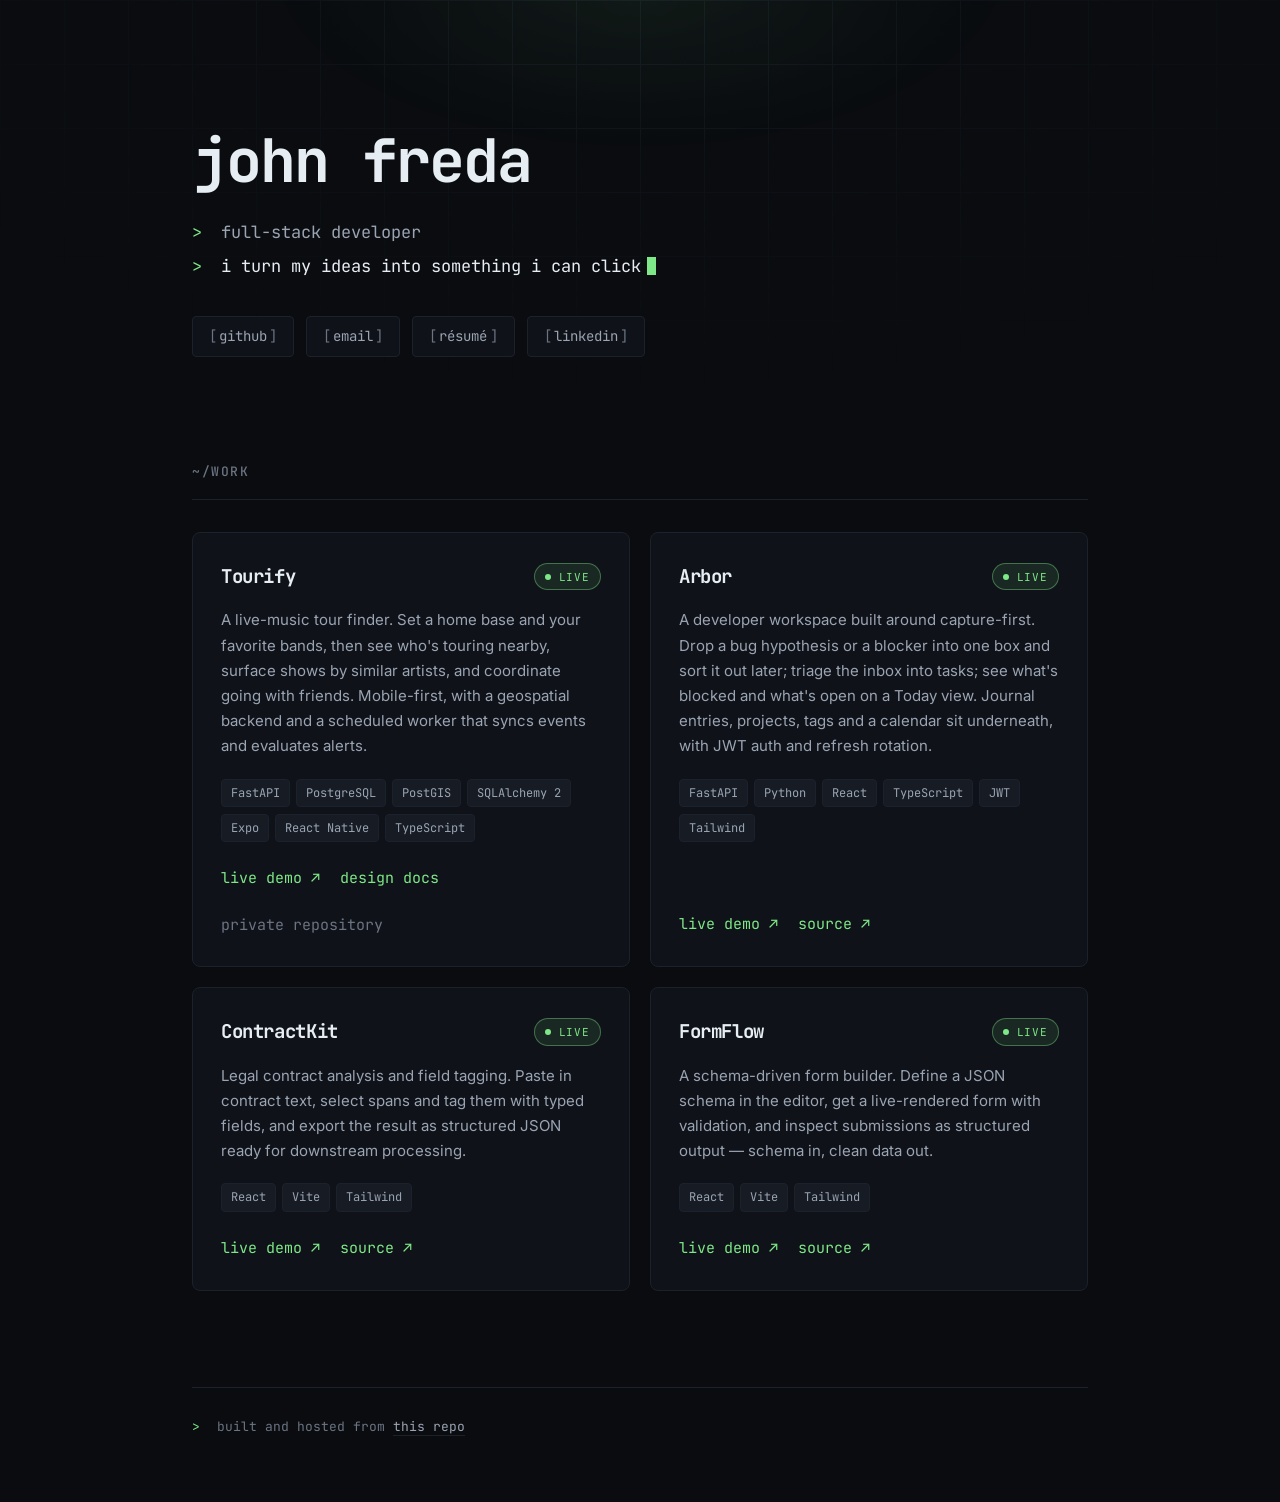
==== index.html @ fcbbd89b "Describe Arbor as the workspace it now is The card and resume still called it a developer journal wi" ====
<!DOCTYPE html>
<html lang="en">
<head>
<meta charset="UTF-8">
<meta name="viewport" content="width=device-width, initial-scale=1">
<title>John Freda — Full-stack developer</title>
<meta name="description" content="Full-stack developer. I turn my ideas into something I can click. FastAPI, React, TypeScript, Postgres.">
<meta name="color-scheme" content="dark">
<meta name="theme-color" content="#0a0c10">

<meta property="og:type" content="website">
<meta property="og:title" content="John Freda — Full-stack developer">
<meta property="og:description" content="I turn my ideas into something I can click.">
<meta property="og:url" content="https://johnnyfreda.github.io/">

<link rel="preconnect" href="https://fonts.googleapis.com">
<link rel="preconnect" href="https://fonts.gstatic.com" crossorigin>
<link rel="stylesheet" href="https://fonts.googleapis.com/css2?family=JetBrains+Mono:wght@400;500;700&family=Inter:wght@400;500;600&display=swap">
<link rel="stylesheet" href="style.css">
</head>
<body>
<a class="skip" href="#work">Skip to work</a>

<div class="grid-bg" aria-hidden="true"></div>

<div class="wrap">

  <header class="hero">
    <h1 class="name">john freda</h1>
    <p class="role"><span class="prompt">&gt;</span> full-stack developer</p>
    <p class="tagline">
      <span class="prompt">&gt;</span> i turn my ideas into something i can
      click<span class="cursor" aria-hidden="true"></span>
    </p>

    <nav class="links" aria-label="Contact">
      <a href="https://github.com/JohnnyFreda" target="_blank" rel="noopener noreferrer" aria-label="github (opens in a new tab)">github</a>
      <a href="mailto:john&#46;m&#46;freda&#64;gmail&#46;com">email</a>
      <a href="resume/">résumé</a>
      <a href="https://www.linkedin.com/in/john-freda" target="_blank" rel="noopener noreferrer" aria-label="linkedin (opens in a new tab)">linkedin</a>
    </nav>
  </header>

  <main id="work">
    <h2 class="section-label">~/work</h2>

    <ul class="projects">

      <li class="card">
        <div class="card-head">
          <h3>Tourify</h3>
          <span class="badge badge-live"><span class="dot" aria-hidden="true"></span>live</span>
        </div>
        <p>A live-music tour finder. Set a home base and your favorite bands, then see
        who's touring nearby, surface shows by similar artists, and coordinate going
        with friends. Mobile-first, with a geospatial backend and a scheduled worker
        that syncs events and evaluates alerts.</p>
        <ul class="tags">
          <li>FastAPI</li><li>PostgreSQL</li><li>PostGIS</li>
          <li>SQLAlchemy&nbsp;2</li><li>Expo</li><li>React&nbsp;Native</li><li>TypeScript</li>
        </ul>
        <p class="card-foot">
          <a href="https://tourify-j82w.vercel.app" target="_blank" rel="noopener noreferrer">live demo <span aria-hidden="true">&#8599;</span></a>
          <a href="tourify/">design docs</a>
          <span class="muted">private repository</span>
        </p>
      </li>

      <li class="card">
        <div class="card-head">
          <h3>Arbor</h3>
          <span class="badge badge-live"><span class="dot" aria-hidden="true"></span>live</span>
        </div>
        <p>A developer workspace built around capture-first. Drop a bug hypothesis or a
        blocker into one box and sort it out later; triage the inbox into tasks; see what's
        blocked and what's open on a Today view. Journal entries, projects, tags and a
        calendar sit underneath, with JWT auth and refresh rotation.</p>
        <ul class="tags">
          <li>FastAPI</li><li>Python</li><li>React</li>
          <li>TypeScript</li><li>JWT</li><li>Tailwind</li>
        </ul>
        <p class="card-foot">
          <a href="https://dev-diary-psi.vercel.app" target="_blank" rel="noopener noreferrer">live demo <span aria-hidden="true">&#8599;</span></a>
          <a href="https://github.com/JohnnyFreda/DevDiary" target="_blank" rel="noopener noreferrer">source <span aria-hidden="true">&#8599;</span></a>
        </p>
      </li>

      <li class="card">
        <div class="card-head">
          <h3>ContractKit</h3>
          <span class="badge badge-live"><span class="dot" aria-hidden="true"></span>live</span>
        </div>
        <p>Legal contract analysis and field tagging. Paste in contract text, select
        spans and tag them with typed fields, and export the result as structured JSON
        ready for downstream processing.</p>
        <ul class="tags">
          <li>React</li><li>Vite</li><li>Tailwind</li>
        </ul>
        <p class="card-foot">
          <a href="https://johnnyfreda.github.io/ContractKit/" target="_blank" rel="noopener noreferrer">live demo <span aria-hidden="true">&#8599;</span></a>
          <a href="https://github.com/JohnnyFreda/ContractKit" target="_blank" rel="noopener noreferrer">source <span aria-hidden="true">&#8599;</span></a>
        </p>
      </li>

      <li class="card">
        <div class="card-head">
          <h3>FormFlow</h3>
          <span class="badge badge-live"><span class="dot" aria-hidden="true"></span>live</span>
        </div>
        <p>A schema-driven form builder. Define a JSON schema in the editor, get a
        live-rendered form with validation, and inspect submissions as structured
        output — schema in, clean data out.</p>
        <ul class="tags">
          <li>React</li><li>Vite</li><li>Tailwind</li>
        </ul>
        <p class="card-foot">
          <a href="https://johnnyfreda.github.io/FormFlow/" target="_blank" rel="noopener noreferrer">live demo <span aria-hidden="true">&#8599;</span></a>
          <a href="https://github.com/JohnnyFreda/FormFlow" target="_blank" rel="noopener noreferrer">source <span aria-hidden="true">&#8599;</span></a>
        </p>
      </li>

    </ul>
  </main>

  <footer>
    <p><span class="prompt">&gt;</span> built and hosted from
    <a href="https://github.com/JohnnyFreda/JohnnyFreda.github.io" target="_blank" rel="noopener noreferrer">this repo</a></p>
  </footer>

</div>
</body>
</html>
---- style.css ----
/* ── tokens ─────────────────────────────────────────────── */
:root {
  --bg:        #0a0c10;
  --bg-card:   #0f1218;
  --bg-tag:    #161b24;
  --line:      #1c222c;
  --line-soft: #161b23;
  --fg:        #e6edf3;
  --fg-dim:    #9aa4b2;
  --fg-faint:  #6b7482;
  --accent:    #7ee787;
  --accent-dim: rgba(126, 231, 135, 0.10);

  --mono: "JetBrains Mono", ui-monospace, SFMono-Regular, Menlo, Consolas, monospace;
  --sans: "Inter", ui-sans-serif, system-ui, -apple-system, "Segoe UI", Helvetica, Arial, sans-serif;

  --measure: 68ch;
  --pad: clamp(1.5rem, 5vw, 3rem);
}

*, *::before, *::after { box-sizing: border-box; }

html { -webkit-text-size-adjust: 100%; }

body {
  margin: 0;
  background: var(--bg);
  color: var(--fg);
  font-family: var(--sans);
  font-size: clamp(1rem, 0.97rem + 0.15vw, 1.0625rem);
  line-height: 1.7;
  -webkit-font-smoothing: antialiased;
  overflow-x: hidden;
}

/* ── background: grid + glow ────────────────────────────── */
.grid-bg {
  position: fixed;
  inset: 0;
  z-index: -1;
  pointer-events: none;
  background-image:
    linear-gradient(var(--line-soft) 1px, transparent 1px),
    linear-gradient(90deg, var(--line-soft) 1px, transparent 1px);
  background-size: 64px 64px;
  -webkit-mask-image: radial-gradient(ellipse 80% 55% at 50% 0%, #000 0%, transparent 78%);
          mask-image: radial-gradient(ellipse 80% 55% at 50% 0%, #000 0%, transparent 78%);
  opacity: 0.75;
}
.grid-bg::after {
  content: "";
  position: absolute;
  inset: 0;
  background: radial-gradient(ellipse 45% 32% at 50% -4%, var(--accent-dim), transparent 70%);
}

/* ── layout ─────────────────────────────────────────────── */
.wrap {
  max-width: 62rem;
  margin-inline: auto;
  padding: clamp(4rem, 12vw, 8rem) var(--pad) 4rem;
}

.skip {
  position: absolute;
  left: -9999px;
  top: 0;
  background: var(--accent);
  color: #06210b;
  font-family: var(--mono);
  padding: 0.6rem 1rem;
  z-index: 10;
}
.skip:focus { left: 0; }

/* ── hero ───────────────────────────────────────────────── */
.hero { margin-bottom: clamp(4rem, 10vw, 6.5rem); }

.name {
  font-family: var(--mono);
  font-weight: 700;
  font-size: clamp(2rem, 1.35rem + 3.2vw, 3.75rem);
  line-height: 1.1;
  letter-spacing: -0.035em;
  margin: 0 0 1.5rem;
}

.role, .tagline {
  font-family: var(--mono);
  font-size: clamp(0.9rem, 0.85rem + 0.3vw, 1.0625rem);
  line-height: 1.65;
  margin: 0;
  max-width: var(--measure);
  text-wrap: pretty;
}
.role    { color: var(--fg-dim); margin-bottom: 0.4rem; }
.tagline { color: var(--fg); }

.prompt {
  color: var(--accent);
  user-select: none;
  margin-right: 0.55rem;
}

.cursor {
  display: inline-block;
  width: 0.55em;
  height: 1.05em;
  margin-left: 0.35em;
  vertical-align: -0.16em;
  background: var(--accent);
  animation: blink 1.15s steps(1, end) infinite;
}
@keyframes blink { 0%, 50% { opacity: 1; } 50.01%, 100% { opacity: 0; } }

/* ── contact links ──────────────────────────────────────── */
.links {
  display: flex;
  flex-wrap: wrap;
  gap: 0.75rem;
  margin-top: 2.25rem;
}
.links a {
  font-family: var(--mono);
  font-size: 0.875rem;
  color: var(--fg-dim);
  text-decoration: none;
  border: 1px solid var(--line);
  border-radius: 4px;
  padding: 0.45rem 1rem;
  background: var(--bg-card);
  transition: color 0.18s, border-color 0.18s, background 0.18s;
}
.links a::before { content: "["; color: var(--fg-faint); margin-right: 0.15em; }
.links a::after  { content: "]"; color: var(--fg-faint); margin-left: 0.15em; }
.links a:hover {
  color: var(--accent);
  border-color: var(--accent);
  background: var(--accent-dim);
}
.links a:hover::before, .links a:hover::after { color: var(--accent); }

/* ── section label ──────────────────────────────────────── */
.section-label {
  font-family: var(--mono);
  font-size: 0.8125rem;
  font-weight: 500;
  letter-spacing: 0.12em;
  text-transform: uppercase;
  color: var(--fg-faint);
  margin: 0 0 2rem;
  padding-bottom: 1rem;
  border-bottom: 1px solid var(--line);
}

/* ── project cards ──────────────────────────────────────── */
.projects {
  list-style: none;
  margin: 0;
  padding: 0;
  display: grid;
  grid-template-columns: repeat(auto-fit, minmax(min(100%, 21rem), 1fr));
  gap: 1.25rem;
}

.card {
  position: relative;
  display: flex;
  flex-direction: column;
  background: var(--bg-card);
  border: 1px solid var(--line);
  border-radius: 8px;
  padding: 1.75rem;
  transition: border-color 0.2s, transform 0.2s, box-shadow 0.2s;
}
.card:hover {
  border-color: color-mix(in srgb, var(--accent) 45%, var(--line));
  transform: translateY(-3px);
  box-shadow: 0 12px 34px -18px rgba(126, 231, 135, 0.42);
}

.card-head {
  display: flex;
  align-items: center;
  justify-content: space-between;
  flex-wrap: wrap;
  gap: 0.75rem;
  margin-bottom: 0.9rem;
}
.card h3 {
  font-family: var(--mono);
  font-size: 1.1875rem;
  font-weight: 700;
  letter-spacing: -0.02em;
  margin: 0;
}
.card p {
  margin: 0;
  color: var(--fg-dim);
  font-size: 0.9375rem;
  line-height: 1.68;
  text-wrap: pretty;
}

/* ── badges ─────────────────────────────────────────────── */
.badge {
  font-family: var(--mono);
  font-size: 0.6875rem;
  letter-spacing: 0.07em;
  text-transform: uppercase;
  color: var(--fg-faint);
  border: 1px solid var(--line);
  border-radius: 999px;
  padding: 0.2rem 0.65rem;
  white-space: nowrap;
  flex-shrink: 0;
}
.badge-live {
  color: var(--accent);
  border-color: color-mix(in srgb, var(--accent) 40%, transparent);
  background: var(--accent-dim);
  display: inline-flex;
  align-items: center;
  gap: 0.45rem;
}
.dot {
  width: 6px; height: 6px;
  border-radius: 50%;
  background: var(--accent);
  box-shadow: 0 0 0 0 color-mix(in srgb, var(--accent) 70%, transparent);
  animation: pulse 2.2s ease-out infinite;
}
@keyframes pulse {
  70%  { box-shadow: 0 0 0 6px transparent; }
  100% { box-shadow: 0 0 0 0 transparent; }
}
.badge-wip { color: #d8a657; border-color: rgba(216, 166, 87, 0.35); }

/* ── tech tags ──────────────────────────────────────────── */
.tags {
  list-style: none;
  display: flex;
  flex-wrap: wrap;
  gap: 0.4rem;
  margin: 1.25rem 0 0;
  padding: 0;
}
.tags li {
  font-family: var(--mono);
  font-size: 0.75rem;
  color: var(--fg-dim);
  background: var(--bg-tag);
  border: 1px solid var(--line);
  border-radius: 4px;
  padding: 0.2rem 0.55rem;
}

/* ── card footer ────────────────────────────────────────── */
.card-foot {
  display: flex;
  flex-wrap: wrap;
  gap: 1.25rem;
  margin-top: auto !important;
  padding-top: 1.5rem;
  font-family: var(--mono);
  font-size: 0.8125rem;
}
.card-foot a {
  color: var(--accent);
  text-decoration: none;
  border-bottom: 1px solid transparent;
  transition: border-color 0.18s;
}
.card-foot a:hover { border-bottom-color: var(--accent); }
.muted { color: var(--fg-faint); }

/* ── footer ─────────────────────────────────────────────── */
footer {
  margin-top: clamp(4rem, 10vw, 6rem);
  padding-top: 1.75rem;
  border-top: 1px solid var(--line);
  font-family: var(--mono);
  font-size: 0.8125rem;
  color: var(--fg-faint);
}
footer p { margin: 0; }
footer a { color: var(--fg-dim); text-decoration: none; border-bottom: 1px solid var(--line); }
footer a:hover { color: var(--accent); border-bottom-color: var(--accent); }

/* ── a11y ───────────────────────────────────────────────── */
:focus-visible {
  outline: 2px solid var(--accent);
  outline-offset: 3px;
  border-radius: 3px;
}

@media (prefers-reduced-motion: reduce) {
  .cursor, .dot { animation: none; }
  .card:hover { transform: none; }
  *, *::before, *::after {
    transition-duration: 0.01ms !important;
    animation-duration: 0.01ms !important;
  }
}
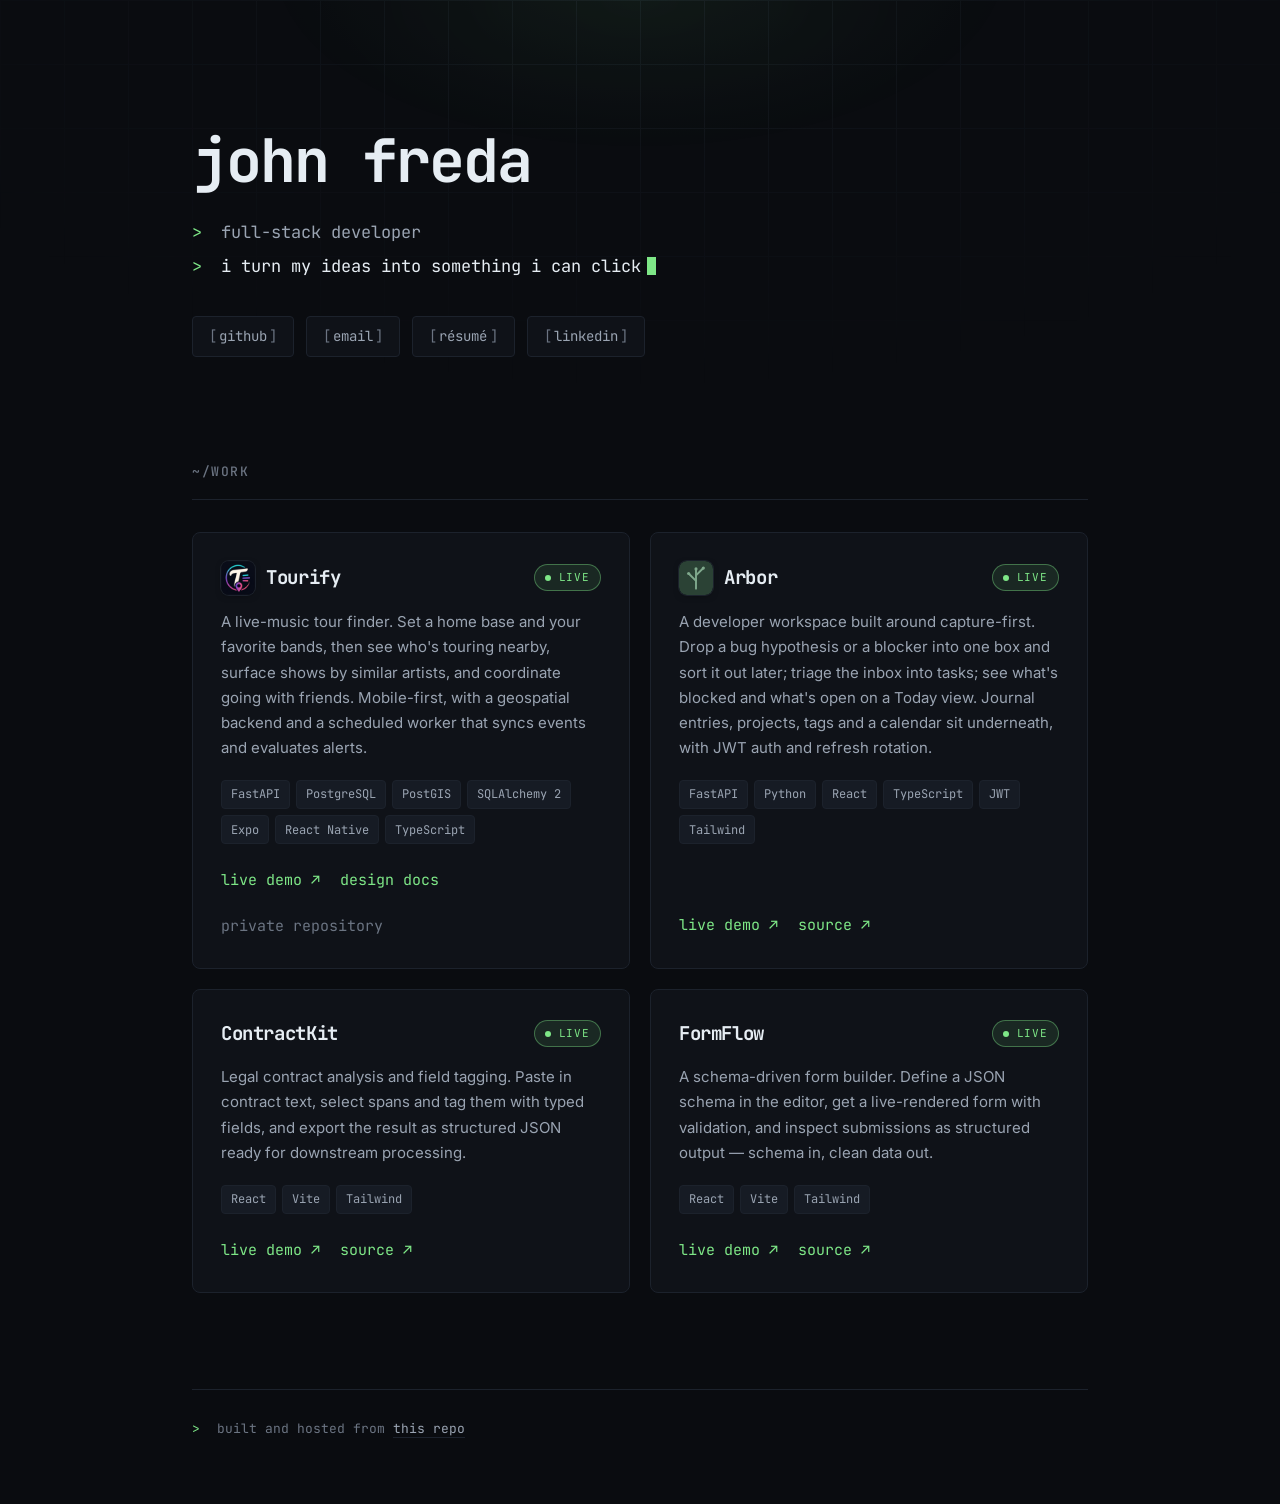
==== commit 834f3e94: "Add app icons to the Tourify and Arbor cards Tourify uses its own app icon. The source had the round" ====
--- a/index.html
+++ b/index.html
@@ -48,7 +48,11 @@
 
       <li class="card">
         <div class="card-head">
-          <h3>Tourify</h3>
+          <div class="card-id">
+            <img class="card-icon" src="img/tourify-icon.png" width="34" height="34"
+                 alt="" loading="lazy" decoding="async">
+            <h3>Tourify</h3>
+          </div>
           <span class="badge badge-live"><span class="dot" aria-hidden="true"></span>live</span>
         </div>
         <p>A live-music tour finder. Set a home base and your favorite bands, then see
@@ -60,7 +64,7 @@
           <li>SQLAlchemy&nbsp;2</li><li>Expo</li><li>React&nbsp;Native</li><li>TypeScript</li>
         </ul>
         <p class="card-foot">
-          <a href="https://tourify-j82w.vercel.app" target="_blank" rel="noopener noreferrer">live demo <span aria-hidden="true">&#8599;</span></a>
+          <a href="https://tourify-demo.vercel.app" target="_blank" rel="noopener noreferrer">live demo <span aria-hidden="true">&#8599;</span></a>
           <a href="tourify/">design docs</a>
           <span class="muted">private repository</span>
         </p>
@@ -68,7 +72,23 @@
 
       <li class="card">
         <div class="card-head">
-          <h3>Arbor</h3>
+          <div class="card-id">
+            <svg class="card-icon" width="34" height="34" viewBox="0 0 24 24"
+                 role="img" aria-hidden="true" focusable="false">
+              <rect width="24" height="24" rx="5.5" fill="#2b4235"/>
+              <g fill="none" stroke="#7fa88c" stroke-width="1.6"
+                 stroke-linecap="round" stroke-linejoin="round"
+                 transform="translate(1.8 1.67) scale(0.85)">
+                <path d="M12 21V5.5"/>
+                <path d="M12 14.5 L6.5 9"/>
+                <path d="M12 10 L17.5 4.5"/>
+                <circle cx="12" cy="4.6" r="1.3" fill="#7fa88c" stroke="none"/>
+                <circle cx="5.9" cy="8.4" r="1.3" fill="#7fa88c" stroke="none"/>
+                <circle cx="18.1" cy="3.9" r="1.3" fill="#7fa88c" stroke="none"/>
+              </g>
+            </svg>
+            <h3>Arbor</h3>
+          </div>
           <span class="badge badge-live"><span class="dot" aria-hidden="true"></span>live</span>
         </div>
         <p>A developer workspace built around capture-first. Drop a bug hypothesis or a
@@ -80,8 +100,8 @@
           <li>TypeScript</li><li>JWT</li><li>Tailwind</li>
         </ul>
         <p class="card-foot">
-          <a href="https://dev-diary-psi.vercel.app" target="_blank" rel="noopener noreferrer">live demo <span aria-hidden="true">&#8599;</span></a>
-          <a href="https://github.com/JohnnyFreda/DevDiary" target="_blank" rel="noopener noreferrer">source <span aria-hidden="true">&#8599;</span></a>
+          <a href="https://arbor-workspace.vercel.app" target="_blank" rel="noopener noreferrer">live demo <span aria-hidden="true">&#8599;</span></a>
+          <a href="https://github.com/JohnnyFreda/Arbor" target="_blank" rel="noopener noreferrer">source <span aria-hidden="true">&#8599;</span></a>
         </p>
       </li>
 
--- a/style.css
+++ b/style.css
@@ -187,6 +187,25 @@
   gap: 0.75rem;
   margin-bottom: 0.9rem;
 }
+
+/* Icon + title travel together, so the badge stays pinned right when the
+   head wraps on a narrow card. */
+.card-id {
+  display: flex;
+  align-items: center;
+  gap: 0.7rem;
+  min-width: 0;
+}
+
+.card-icon {
+  width: 34px;
+  height: 34px;
+  flex-shrink: 0;
+  border-radius: 8px;
+  /* The tile edge is nearly the page background, so a hairline keeps the
+     icon from bleeding into the card. */
+  box-shadow: 0 0 0 1px var(--line), 0 2px 8px -4px rgba(0, 0, 0, 0.8);
+}
 .card h3 {
   font-family: var(--mono);
   font-size: 1.1875rem;
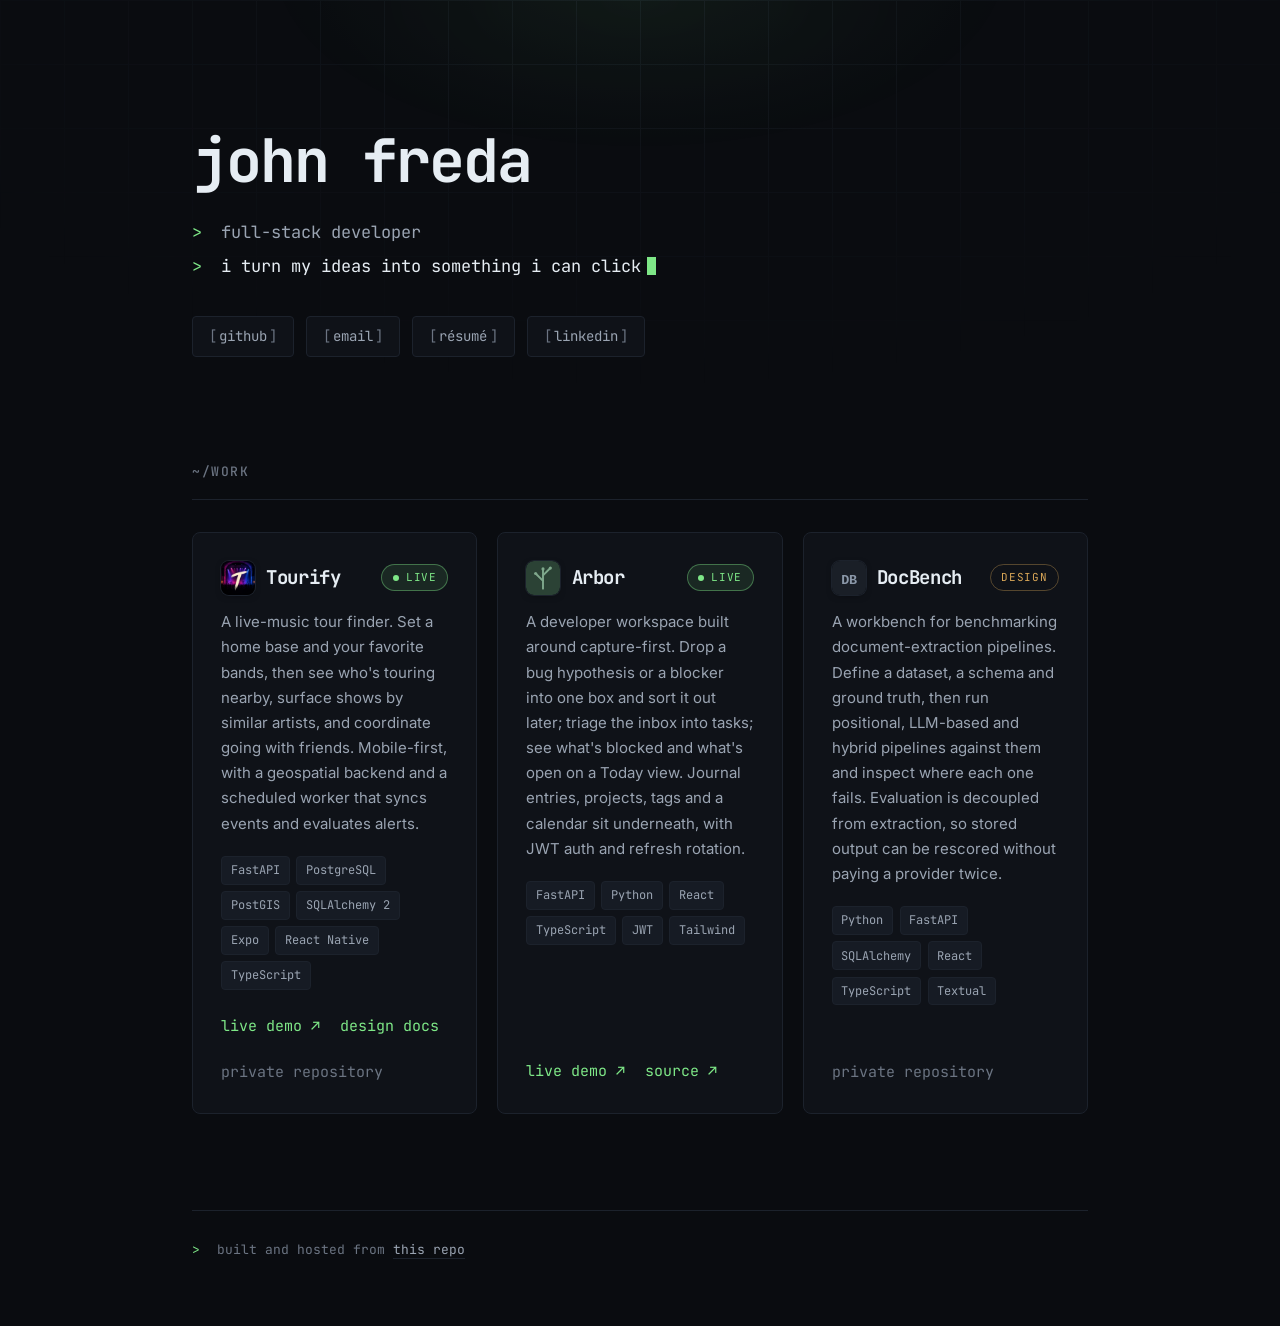
==== commit 13f69096: "Show three projects: Tourify, Arbor, DocBench ContractKit and FormFlow were single-commit afternoon " ====
--- a/index.html
+++ b/index.html
@@ -107,36 +107,27 @@
 
       <li class="card">
         <div class="card-head">
-          <h3>ContractKit</h3>
-          <span class="badge badge-live"><span class="dot" aria-hidden="true"></span>live</span>
+          <div class="card-id">
+            <svg class="card-icon" width="34" height="34" viewBox="0 0 24 24"
+                 role="img" aria-hidden="true" focusable="false">
+              <rect width="24" height="24" rx="5.5" fill="#1a1f27"/>
+              <text x="12" y="16.4" text-anchor="middle" fill="#8b98a9"
+                    font-family="ui-monospace, monospace" font-size="9.5"
+                    font-weight="700" letter-spacing="-0.3">DB</text>
+            </svg>
+            <h3>DocBench</h3>
+          </div>
+          <span class="badge badge-wip">design</span>
         </div>
-        <p>Legal contract analysis and field tagging. Paste in contract text, select
-        spans and tag them with typed fields, and export the result as structured JSON
-        ready for downstream processing.</p>
+        <p>A workbench for benchmarking document-extraction pipelines. Define a dataset,
+        a schema and ground truth, then run positional, LLM-based and hybrid pipelines
+        against them and inspect where each one fails. Evaluation is decoupled from
+        extraction, so stored output can be rescored without paying a provider twice.</p>
         <ul class="tags">
-          <li>React</li><li>Vite</li><li>Tailwind</li>
+          <li>Python</li><li>FastAPI</li><li>SQLAlchemy</li>
+          <li>React</li><li>TypeScript</li><li>Textual</li>
         </ul>
-        <p class="card-foot">
-          <a href="https://johnnyfreda.github.io/ContractKit/" target="_blank" rel="noopener noreferrer">live demo <span aria-hidden="true">&#8599;</span></a>
-          <a href="https://github.com/JohnnyFreda/ContractKit" target="_blank" rel="noopener noreferrer">source <span aria-hidden="true">&#8599;</span></a>
-        </p>
-      </li>
-
-      <li class="card">
-        <div class="card-head">
-          <h3>FormFlow</h3>
-          <span class="badge badge-live"><span class="dot" aria-hidden="true"></span>live</span>
-        </div>
-        <p>A schema-driven form builder. Define a JSON schema in the editor, get a
-        live-rendered form with validation, and inspect submissions as structured
-        output — schema in, clean data out.</p>
-        <ul class="tags">
-          <li>React</li><li>Vite</li><li>Tailwind</li>
-        </ul>
-        <p class="card-foot">
-          <a href="https://johnnyfreda.github.io/FormFlow/" target="_blank" rel="noopener noreferrer">live demo <span aria-hidden="true">&#8599;</span></a>
-          <a href="https://github.com/JohnnyFreda/FormFlow" target="_blank" rel="noopener noreferrer">source <span aria-hidden="true">&#8599;</span></a>
-        </p>
+        <p class="card-foot"><span class="muted">private repository</span></p>
       </li>
 
     </ul>
--- a/style.css
+++ b/style.css
@@ -159,7 +159,9 @@
   margin: 0;
   padding: 0;
   display: grid;
-  grid-template-columns: repeat(auto-fit, minmax(min(100%, 21rem), 1fr));
+  /* Three across on desktop. The old 21rem minimum could only ever fit two
+     columns in this container, so three cards wrapped to 2 + 1. */
+  grid-template-columns: repeat(auto-fit, minmax(min(100%, 16.5rem), 1fr));
   gap: 1.25rem;
 }
 
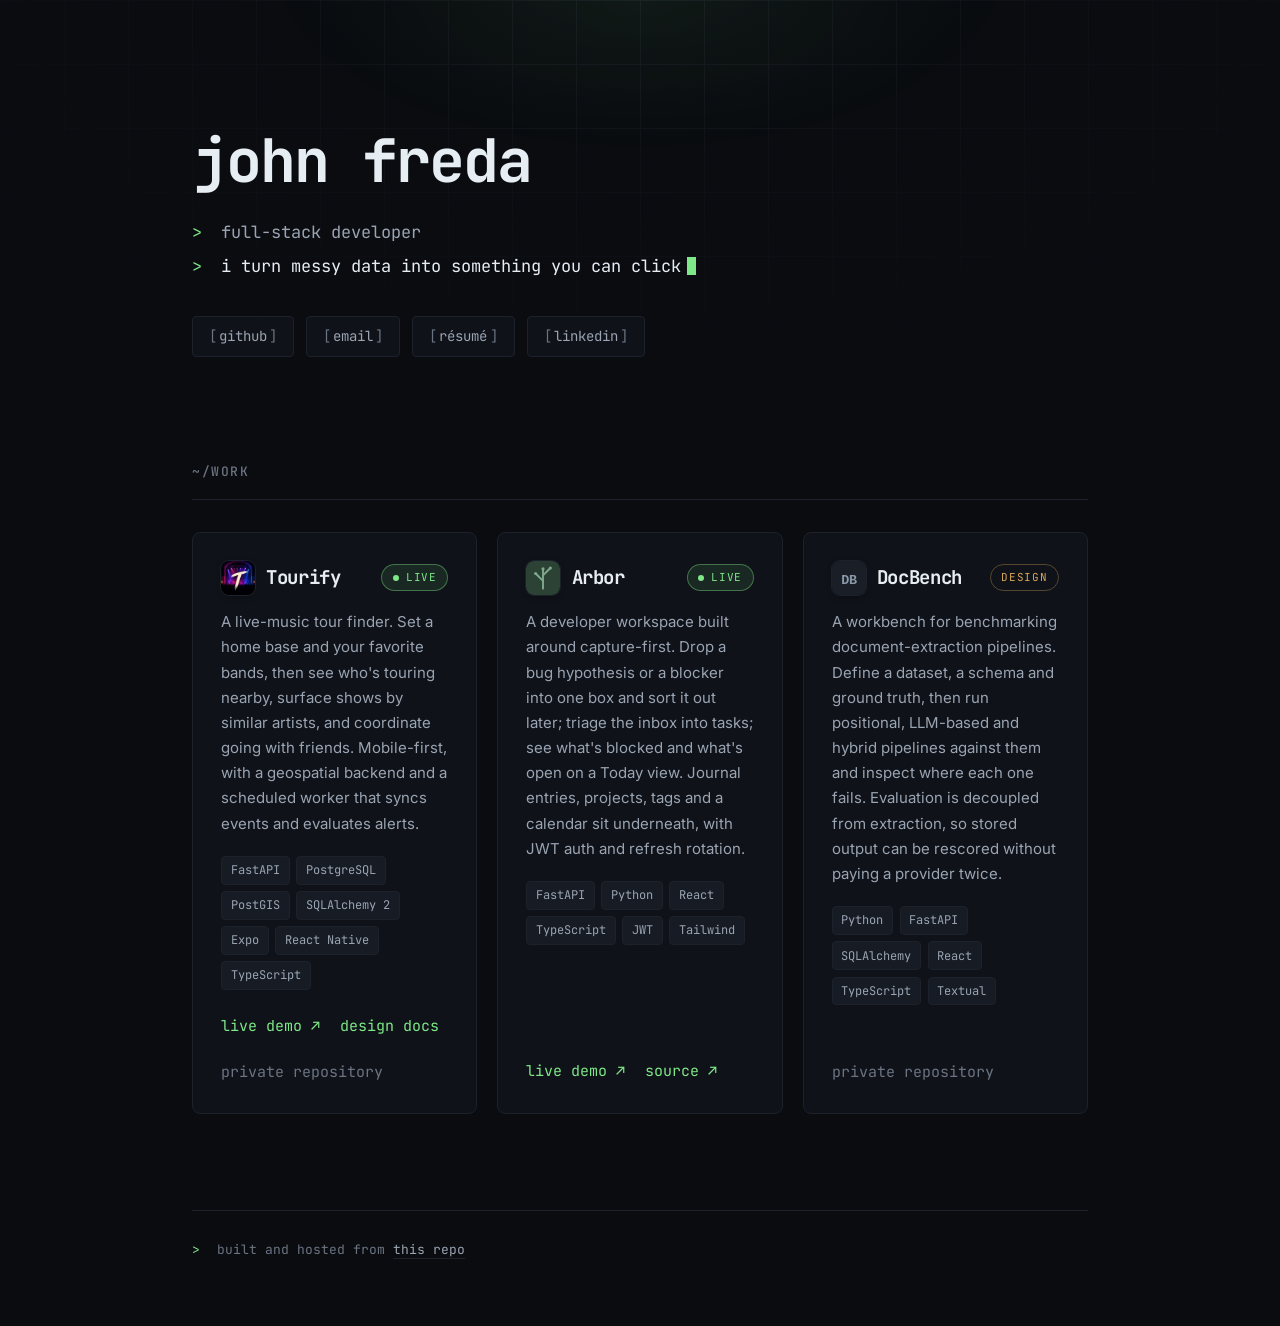
==== commit 567620ed: "Point the tagline at the visitor "my ideas ... i can click" answered a question nobody asked and rea" ====
--- a/index.html
+++ b/index.html
@@ -4,13 +4,13 @@
 <meta charset="UTF-8">
 <meta name="viewport" content="width=device-width, initial-scale=1">
 <title>John Freda — Full-stack developer</title>
-<meta name="description" content="Full-stack developer. I turn my ideas into something I can click. FastAPI, React, TypeScript, Postgres.">
+<meta name="description" content="Full-stack developer. I turn messy data into something you can click. FastAPI, React, TypeScript, Postgres.">
 <meta name="color-scheme" content="dark">
 <meta name="theme-color" content="#0a0c10">
 
 <meta property="og:type" content="website">
 <meta property="og:title" content="John Freda — Full-stack developer">
-<meta property="og:description" content="I turn my ideas into something I can click.">
+<meta property="og:description" content="I turn messy data into something you can click.">
 <meta property="og:url" content="https://johnnyfreda.github.io/">
 
 <link rel="preconnect" href="https://fonts.googleapis.com">
@@ -29,7 +29,7 @@
     <h1 class="name">john freda</h1>
     <p class="role"><span class="prompt">&gt;</span> full-stack developer</p>
     <p class="tagline">
-      <span class="prompt">&gt;</span> i turn my ideas into something i can
+      <span class="prompt">&gt;</span> i turn messy data into something you can
       click<span class="cursor" aria-hidden="true"></span>
     </p>
 
